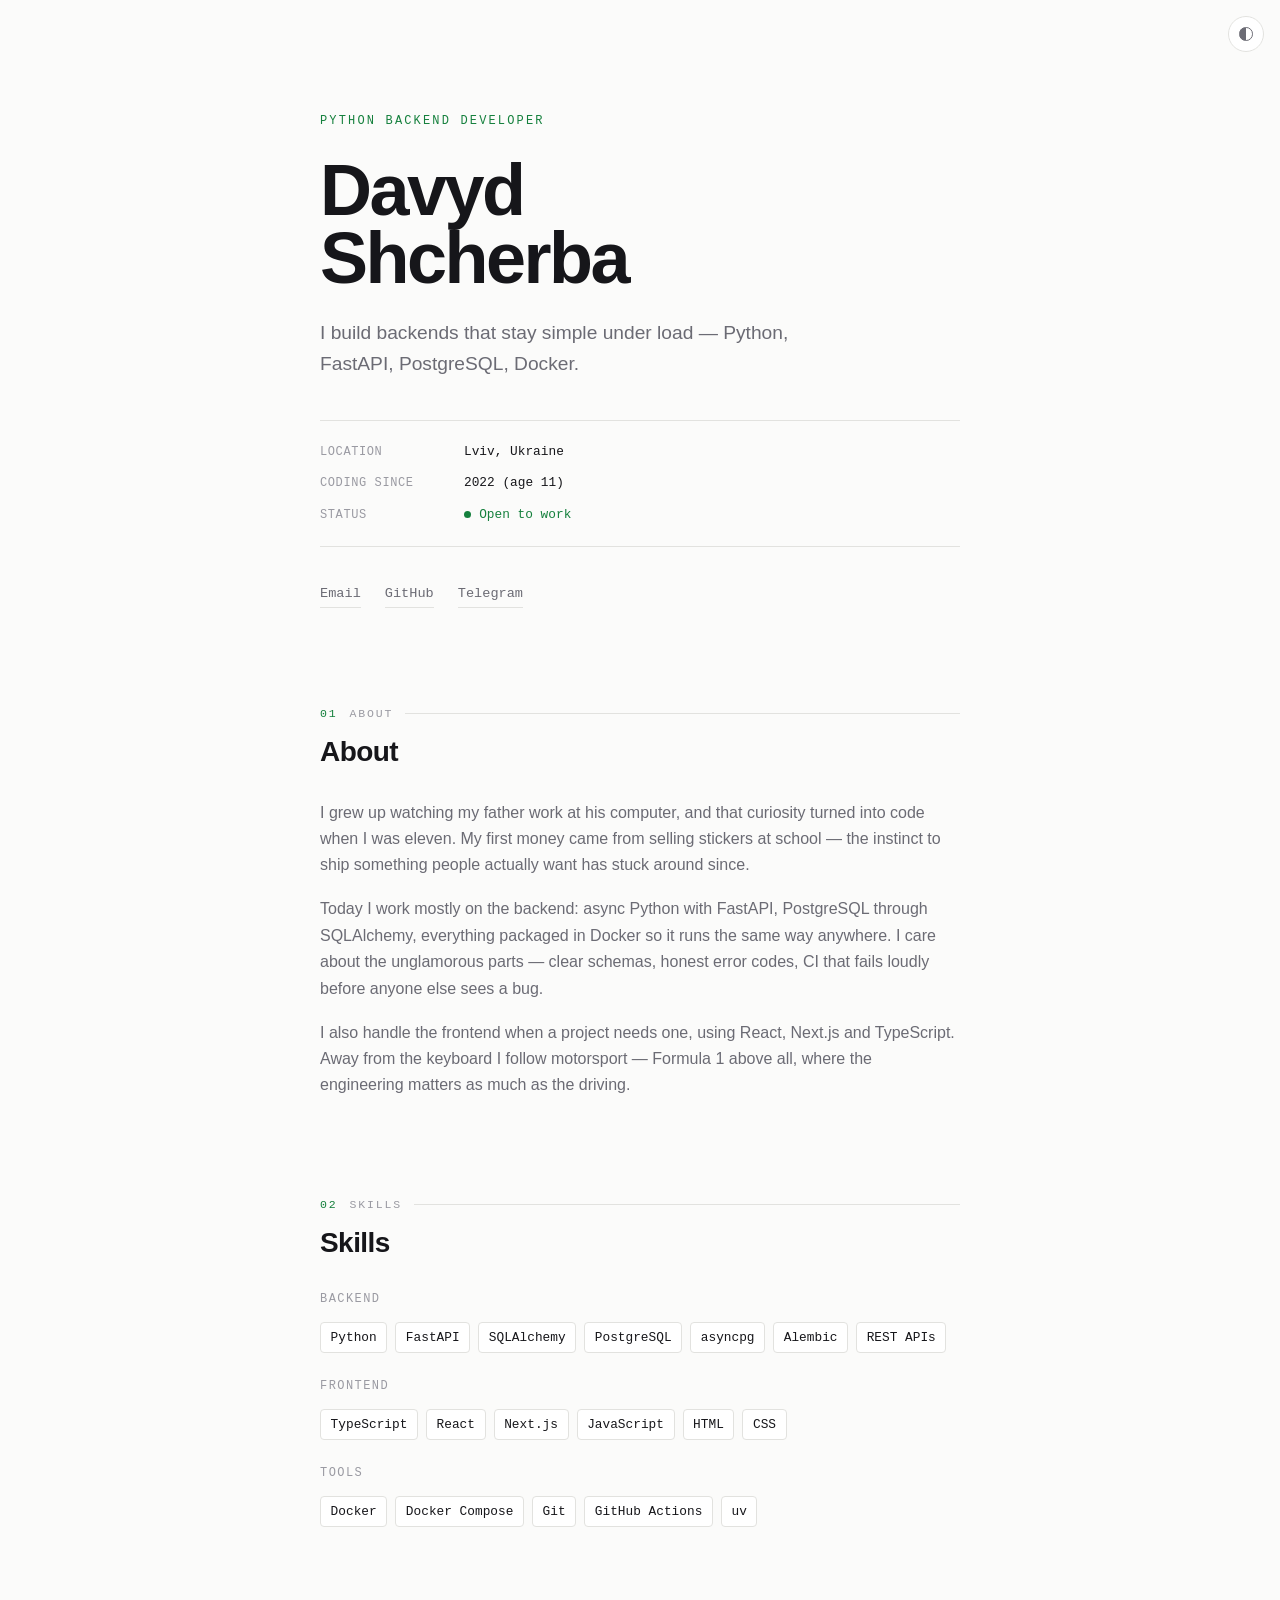
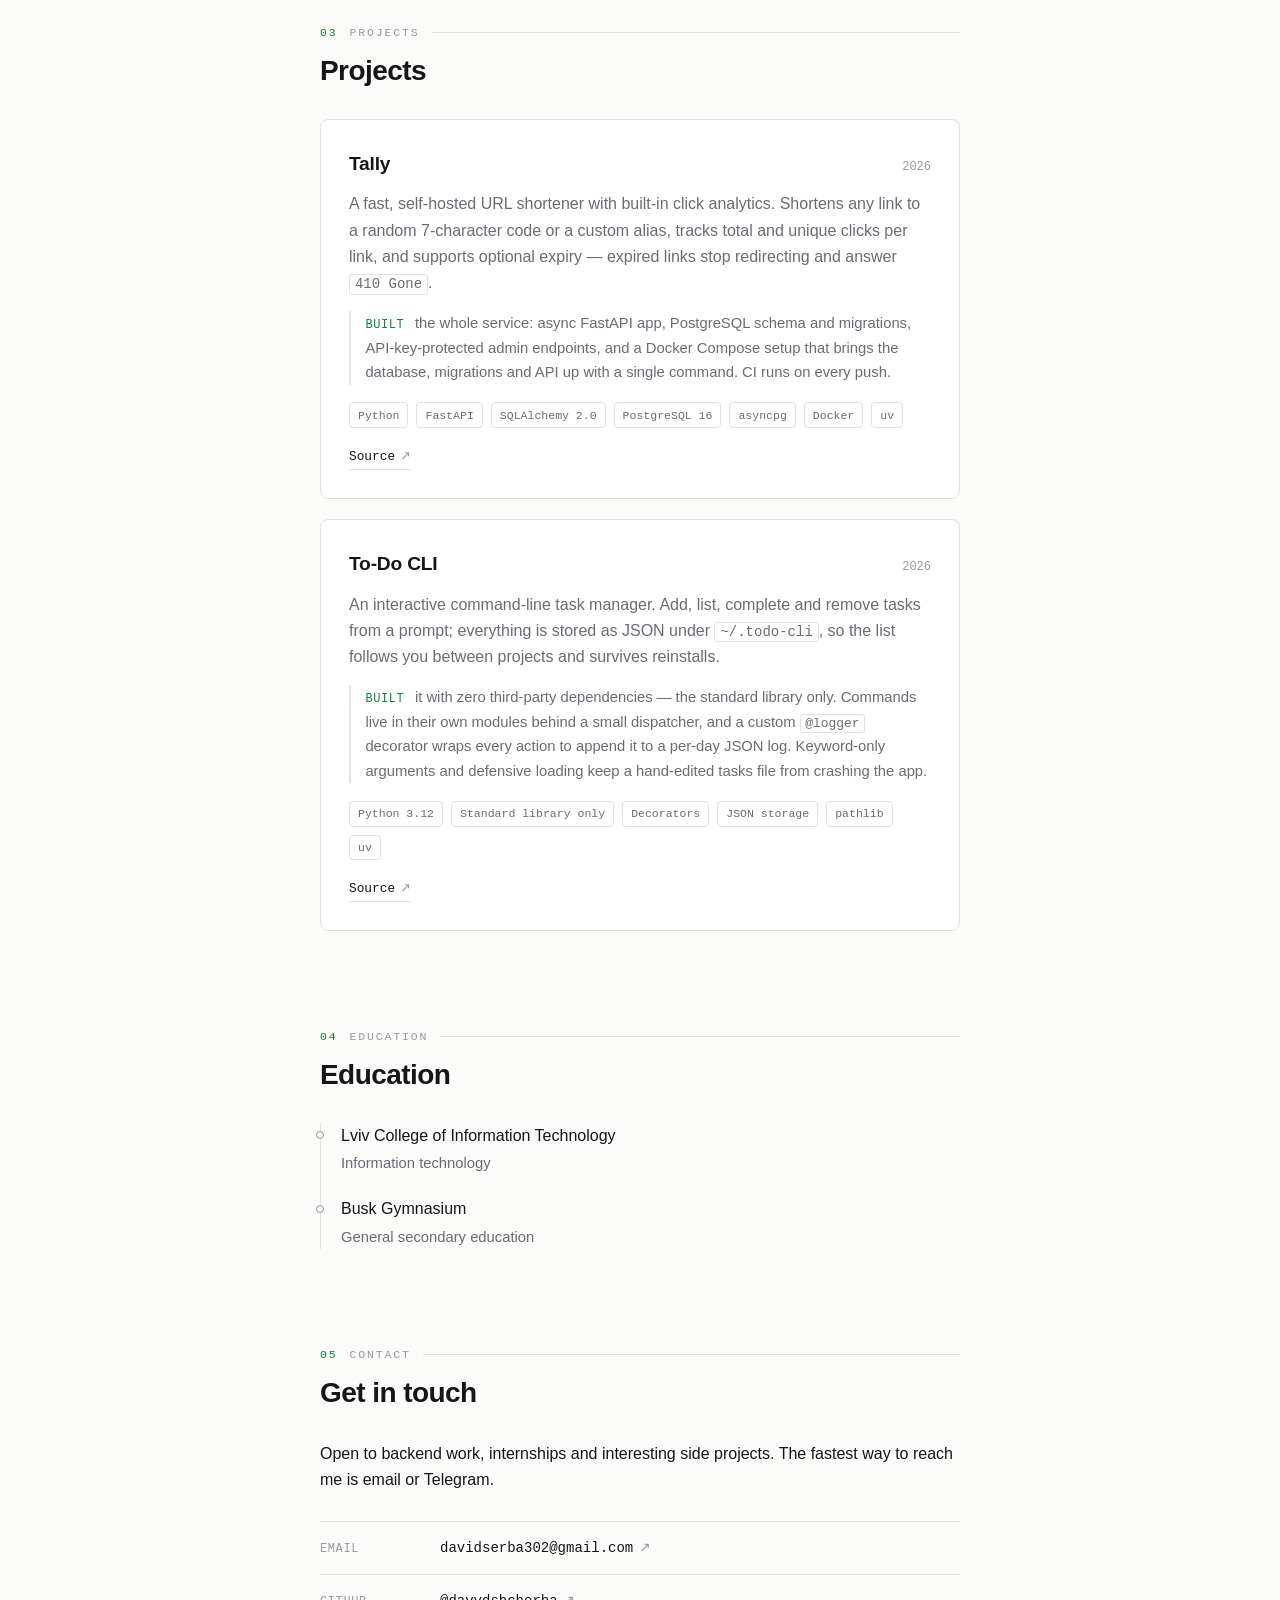
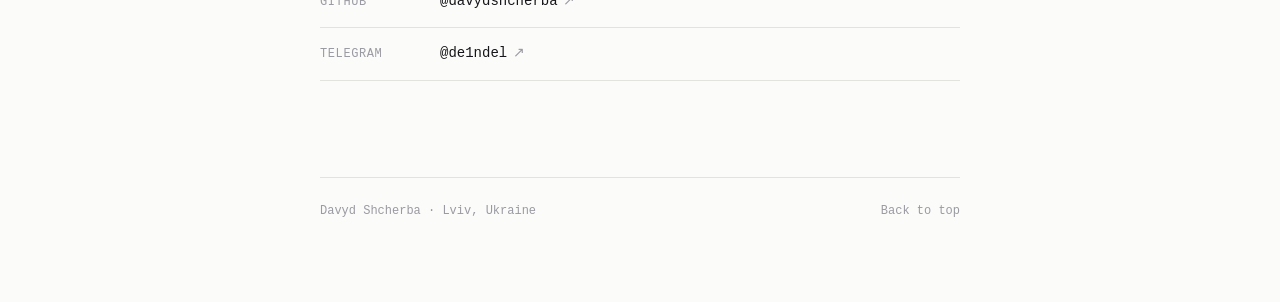
==== index.html @ cab1885d "Add portfolio site Static single-page portfolio built with plain HTML, CSS and JavaScript — no build" ====
<!doctype html>
<html lang="en">
<head>
<meta charset="utf-8">
<meta name="viewport" content="width=device-width, initial-scale=1">
<title>Davyd Shcherba — Python Backend Developer</title>
<meta name="description" content="Davyd Shcherba — backend developer from Lviv, Ukraine. Python, FastAPI, PostgreSQL, Docker.">
<meta name="author" content="Davyd Shcherba">

<meta property="og:type" content="website">
<meta property="og:title" content="Davyd Shcherba — Python Backend Developer">
<meta property="og:description" content="Backend developer from Lviv, Ukraine. Python, FastAPI, PostgreSQL, Docker.">
<meta name="twitter:card" content="summary">

<link rel="icon" href="data:image/svg+xml,<svg xmlns='http://www.w3.org/2000/svg' viewBox='0 0 100 100'><text y='.9em' font-size='90' font-family='monospace'>&#123;&#125;</text></svg>">
<link rel="stylesheet" href="css/style.css">

<noscript><style>.reveal{opacity:1;transform:none}.theme-toggle{display:none}</style></noscript>

<script>
/* Set the theme before first paint so there is no flash of the wrong colours. */
(function () {
  try {
    var stored = localStorage.getItem('theme');
    var light = stored ? stored === 'light'
                       : window.matchMedia('(prefers-color-scheme: light)').matches;
    document.documentElement.setAttribute('data-theme', light ? 'light' : 'dark');
  } catch (e) {
    document.documentElement.setAttribute('data-theme', 'dark');
  }
})();
</script>
</head>
<body>

<a class="skip-link" href="#main">Skip to content</a>

<button id="theme-toggle" class="theme-toggle" type="button" aria-label="Switch colour theme">
  <span class="theme-toggle__icon" aria-hidden="true"></span>
</button>

<div class="wrap">

  <header class="hero" id="top">
    <p class="hero__role">Python Backend Developer</p>
    <h1 class="hero__name">Davyd<br>Shcherba</h1>
    <p class="hero__tagline">I build backends that stay simple under load — Python, FastAPI, PostgreSQL, Docker.</p>

    <ul class="hero__meta">
      <li><span class="key">location</span><span class="val">Lviv, Ukraine</span></li>
      <li><span class="key">coding since</span><span class="val">2022 (age 11)</span></li>
      <li><span class="key">status</span><span class="val status"><i class="dot" aria-hidden="true"></i>Open to work</span></li>
    </ul>

    <nav class="hero__links" aria-label="Primary">
      <a href="mailto:davidserba302@gmail.com">Email</a>
      <a href="https://github.com/davydshcherba" target="_blank" rel="noopener">GitHub</a>
      <a href="https://t.me/de1ndel" target="_blank" rel="noopener">Telegram</a>
    </nav>
  </header>

  <main id="main">

    <section class="section reveal" id="about" aria-labelledby="about-h">
      <p class="section__label"><span>01</span> About</p>
      <h2 class="section__title" id="about-h">About</h2>
      <div class="prose">
        <p>I grew up watching my father work at his computer, and that curiosity turned into code when I was eleven. My first money came from selling stickers at school — the instinct to ship something people actually want has stuck around since.</p>
        <p>Today I work mostly on the backend: async Python with FastAPI, PostgreSQL through SQLAlchemy, everything packaged in Docker so it runs the same way anywhere. I care about the unglamorous parts — clear schemas, honest error codes, CI that fails loudly before anyone else sees a bug.</p>
        <p>I also handle the frontend when a project needs one, using React, Next.js and TypeScript. Away from the keyboard I follow motorsport — Formula 1 above all, where the engineering matters as much as the driving.</p>
      </div>
    </section>

    <section class="section reveal" id="skills" aria-labelledby="skills-h">
      <p class="section__label"><span>02</span> Skills</p>
      <h2 class="section__title" id="skills-h">Skills</h2>

      <div class="skills">
        <div class="skills__group">
          <h3>Backend</h3>
          <ul class="tags">
            <li>Python</li><li>FastAPI</li><li>SQLAlchemy</li><li>PostgreSQL</li><li>asyncpg</li><li>Alembic</li><li>REST APIs</li>
          </ul>
        </div>
        <div class="skills__group">
          <h3>Frontend</h3>
          <ul class="tags">
            <li>TypeScript</li><li>React</li><li>Next.js</li><li>JavaScript</li><li>HTML</li><li>CSS</li>
          </ul>
        </div>
        <div class="skills__group">
          <h3>Tools</h3>
          <ul class="tags">
            <li>Docker</li><li>Docker Compose</li><li>Git</li><li>GitHub Actions</li><li>uv</li>
          </ul>
        </div>
      </div>
    </section>

    <section class="section reveal" id="projects" aria-labelledby="projects-h">
      <p class="section__label"><span>03</span> Projects</p>
      <h2 class="section__title" id="projects-h">Projects</h2>

      <article class="project">
        <header class="project__head">
          <h3 class="project__name">Tally</h3>
          <span class="project__year">2026</span>
        </header>
        <p class="project__desc">A fast, self-hosted URL shortener with built-in click analytics. Shortens any link to a random 7-character code or a custom alias, tracks total and unique clicks per link, and supports optional expiry — expired links stop redirecting and answer <code>410 Gone</code>.</p>
        <p class="project__role"><span class="key">Built</span> the whole service: async FastAPI app, PostgreSQL schema and migrations, API-key-protected admin endpoints, and a Docker Compose setup that brings the database, migrations and API up with a single command. CI runs on every push.</p>
        <ul class="tags tags--sm">
          <li>Python</li><li>FastAPI</li><li>SQLAlchemy 2.0</li><li>PostgreSQL 16</li><li>asyncpg</li><li>Docker</li><li>uv</li>
        </ul>
        <p class="project__links">
          <a href="https://github.com/davydshcherba/Tally" target="_blank" rel="noopener">Source<span aria-hidden="true">&#8599;</span></a>
        </p>
      </article>

      <article class="project">
        <header class="project__head">
          <h3 class="project__name">To-Do CLI</h3>
          <span class="project__year">2026</span>
        </header>
        <p class="project__desc">An interactive command-line task manager. Add, list, complete and remove tasks from a prompt; everything is stored as JSON under <code>~/.todo-cli</code>, so the list follows you between projects and survives reinstalls.</p>
        <p class="project__role"><span class="key">Built</span> it with zero third-party dependencies &mdash; the standard library only. Commands live in their own modules behind a small dispatcher, and a custom <code>@logger</code> decorator wraps every action to append it to a per-day JSON log. Keyword-only arguments and defensive loading keep a hand-edited tasks file from crashing the app.</p>
        <ul class="tags tags--sm">
          <li>Python 3.12</li><li>Standard library only</li><li>Decorators</li><li>JSON storage</li><li>pathlib</li><li>uv</li>
        </ul>
        <p class="project__links">
          <a href="https://github.com/davydshcherba/To-Do-CLI" target="_blank" rel="noopener">Source<span aria-hidden="true">&#8599;</span></a>
        </p>
      </article>

    </section>

    <section class="section reveal" id="education" aria-labelledby="education-h">
      <p class="section__label"><span>04</span> Education</p>
      <h2 class="section__title" id="education-h">Education</h2>

      <ol class="timeline">
        <li class="timeline__item">
          <p class="timeline__where">Lviv College of Information Technology</p>
          <p class="timeline__what">Information technology</p>
        </li>
        <li class="timeline__item">
          <p class="timeline__where">Busk Gymnasium</p>
          <p class="timeline__what">General secondary education</p>
        </li>
      </ol>
    </section>

    <section class="section reveal" id="contact" aria-labelledby="contact-h">
      <p class="section__label"><span>05</span> Contact</p>
      <h2 class="section__title" id="contact-h">Get in touch</h2>
      <p class="prose">Open to backend work, internships and interesting side projects. The fastest way to reach me is email or Telegram.</p>

      <ul class="contacts">
        <li>
          <span class="key">Email</span>
          <a href="mailto:davidserba302@gmail.com">davidserba302@gmail.com<span aria-hidden="true">&#8599;</span></a>
        </li>
        <li>
          <span class="key">GitHub</span>
          <a href="https://github.com/davydshcherba" target="_blank" rel="noopener">@davydshcherba<span aria-hidden="true">&#8599;</span></a>
        </li>
        <li>
          <span class="key">Telegram</span>
          <a href="https://t.me/de1ndel" target="_blank" rel="noopener">@de1ndel<span aria-hidden="true">&#8599;</span></a>
        </li>
      </ul>
    </section>

  </main>

  <footer class="footer">
    <p>Davyd Shcherba &middot; Lviv, Ukraine</p>
    <a href="#top" class="footer__top">Back to top</a>
  </footer>

</div>

<script src="js/main.js"></script>
</body>
</html>
---- css/style.css ----
/* ==========================================================================
   Davyd Shcherba — portfolio
   Single column, monospace accents, dark by default.
   ========================================================================== */

:root {
  --bg:        #0c0c0d;
  --bg-raised: #121214;
  --line:      #232327;
  --text:      #ededef;
  --muted:     #8a8a93;
  --faint:     #5c5c64;
  --accent:    #4ade80;

  --mono: ui-monospace, SFMono-Regular, "SF Mono", Menlo, Consolas, "Liberation Mono", monospace;
  --sans: -apple-system, BlinkMacSystemFont, "Segoe UI", Inter, Roboto, Helvetica, Arial, sans-serif;

  --measure: 44rem;
  --gap: clamp(3.5rem, 9vw, 6rem);
}

:root[data-theme="light"] {
  --bg:        #fbfbfa;
  --bg-raised: #ffffff;
  --line:      #e2e2df;
  --text:      #16161a;
  --muted:     #6b6b74;
  --faint:     #9a9aa2;
  --accent:    #15803d;
}

*, *::before, *::after { box-sizing: border-box; }

html { -webkit-text-size-adjust: 100%; scroll-behavior: smooth; }

body {
  margin: 0;
  background: var(--bg);
  color: var(--text);
  font-family: var(--sans);
  font-size: 16px;
  line-height: 1.65;
  -webkit-font-smoothing: antialiased;
  text-rendering: optimizeLegibility;
}

a { color: inherit; }

code {
  font-family: var(--mono);
  font-size: 0.875em;
  background: var(--bg-raised);
  border: 1px solid var(--line);
  border-radius: 3px;
  padding: 0.1em 0.35em;
}

:focus-visible {
  outline: 2px solid var(--accent);
  outline-offset: 3px;
  border-radius: 2px;
}

.skip-link {
  position: absolute;
  left: -9999px;
  top: 0;
  background: var(--accent);
  color: var(--bg);
  padding: 0.6rem 1rem;
  font-family: var(--mono);
  font-size: 0.8rem;
  z-index: 10;
}
.skip-link:focus { left: 0; }

/* --- shell ---------------------------------------------------------------- */

.wrap {
  max-width: var(--measure);
  margin: 0 auto;
  padding: clamp(3.5rem, 11vw, 7rem) 1rem clamp(3rem, 8vw, 5rem);
}

/* --- theme toggle --------------------------------------------------------- */

.theme-toggle {
  position: fixed;
  top: 1rem;
  right: 1rem;
  z-index: 9;
  width: 2.25rem;
  height: 2.25rem;
  display: grid;
  place-items: center;
  background: var(--bg-raised);
  border: 1px solid var(--line);
  border-radius: 50%;
  cursor: pointer;
  color: var(--muted);
  transition: color .18s ease, border-color .18s ease;
}
.theme-toggle:hover { color: var(--text); border-color: var(--faint); }

.theme-toggle__icon {
  width: 0.85rem;
  height: 0.85rem;
  border-radius: 50%;
  border: 1.5px solid currentColor;
  background: linear-gradient(to right, currentColor 50%, transparent 50%);
}

/* --- hero ----------------------------------------------------------------- */

.hero__role {
  margin: 0 0 1.5rem;
  font-family: var(--mono);
  font-size: 0.75rem;
  letter-spacing: 0.18em;
  text-transform: uppercase;
  color: var(--accent);
}

.hero__name {
  margin: 0 0 1.5rem;
  font-size: clamp(2.75rem, 12vw, 4.5rem);
  line-height: 0.95;
  font-weight: 600;
  letter-spacing: -0.035em;
}

.hero__tagline {
  margin: 0 0 2.5rem;
  font-size: clamp(1.05rem, 3.2vw, 1.2rem);
  color: var(--muted);
  max-width: 34rem;
}

.hero__meta {
  list-style: none;
  margin: 0 0 2.25rem;
  padding: 1.25rem 0;
  border-top: 1px solid var(--line);
  border-bottom: 1px solid var(--line);
  display: grid;
  gap: 0.6rem;
  font-family: var(--mono);
  font-size: 0.8rem;
}
.hero__meta li {
  display: grid;
  grid-template-columns: 8.5rem 1fr;
  gap: 0.5rem;
  align-items: baseline;
}

.key {
  color: var(--faint);
  font-family: var(--mono);
  font-size: 0.75rem;
  letter-spacing: 0.05em;
  text-transform: uppercase;
}
.val { color: var(--text); }

.status { display: inline-flex; align-items: center; gap: 0.5rem; color: var(--accent); }

.dot {
  width: 0.45rem;
  height: 0.45rem;
  border-radius: 50%;
  background: var(--accent);
  box-shadow: 0 0 0 0 color-mix(in srgb, var(--accent) 60%, transparent);
  animation: pulse 2.4s ease-out infinite;
}
@keyframes pulse {
  0%   { box-shadow: 0 0 0 0   color-mix(in srgb, var(--accent) 55%, transparent); }
  70%  { box-shadow: 0 0 0 6px color-mix(in srgb, var(--accent) 0%,  transparent); }
  100% { box-shadow: 0 0 0 0   color-mix(in srgb, var(--accent) 0%,  transparent); }
}

.hero__links {
  display: flex;
  flex-wrap: wrap;
  gap: 1.5rem;
  font-family: var(--mono);
  font-size: 0.85rem;
}
.hero__links a {
  text-decoration: none;
  color: var(--muted);
  padding-bottom: 2px;
  border-bottom: 1px solid var(--line);
  transition: color .18s ease, border-color .18s ease;
}
.hero__links a:hover { color: var(--text); border-color: var(--accent); }

/* --- sections ------------------------------------------------------------- */

.section { margin-top: var(--gap); }

.section__label {
  margin: 0 0 0.4rem;
  font-family: var(--mono);
  font-size: 0.72rem;
  letter-spacing: 0.16em;
  text-transform: uppercase;
  color: var(--faint);
  display: flex;
  align-items: center;
  gap: 0.75rem;
}
.section__label span { color: var(--accent); }
.section__label::after {
  content: "";
  flex: 1;
  height: 1px;
  background: var(--line);
}

.section__title {
  margin: 0 0 1.5rem;
  font-size: clamp(1.4rem, 4.5vw, 1.75rem);
  font-weight: 600;
  letter-spacing: -0.02em;
}

.prose p { margin: 0 0 1.1rem; color: var(--muted); }
.prose p:last-child { margin-bottom: 0; }

/* --- skills --------------------------------------------------------------- */

.skills { display: grid; gap: 1.75rem; }

.skills__group h3 {
  margin: 0 0 0.75rem;
  font-family: var(--mono);
  font-size: 0.75rem;
  letter-spacing: 0.12em;
  text-transform: uppercase;
  color: var(--faint);
  font-weight: 500;
}

.tags {
  list-style: none;
  margin: 0;
  padding: 0;
  display: flex;
  flex-wrap: wrap;
  gap: 0.5rem;
}
.tags li {
  font-family: var(--mono);
  font-size: 0.8rem;
  padding: 0.25rem 0.6rem;
  border: 1px solid var(--line);
  border-radius: 4px;
  background: var(--bg-raised);
  color: var(--text);
}
.tags--sm li { font-size: 0.72rem; padding: 0.15rem 0.5rem; color: var(--muted); }

/* --- projects ------------------------------------------------------------- */

.project {
  border: 1px solid var(--line);
  border-radius: 8px;
  background: var(--bg-raised);
  padding: 1.5rem;
  transition: border-color .2s ease;
}
.project + .project { margin-top: 1.25rem; }
.project:hover { border-color: var(--faint); }

.project__head {
  display: flex;
  align-items: baseline;
  justify-content: space-between;
  gap: 1rem;
  margin-bottom: 0.75rem;
}

.project__name {
  margin: 0;
  font-size: 1.2rem;
  font-weight: 600;
  letter-spacing: -0.01em;
}

.project__year {
  font-family: var(--mono);
  font-size: 0.75rem;
  color: var(--faint);
}

.project__desc { margin: 0 0 0.9rem; color: var(--muted); }

.project__role {
  margin: 0 0 1.1rem;
  color: var(--muted);
  font-size: 0.925rem;
  padding-left: 0.9rem;
  border-left: 2px solid var(--line);
}
.project__role .key { margin-right: 0.4rem; color: var(--accent); }

.project__links { margin: 1.1rem 0 0; display: flex; gap: 1.25rem; }
.project__links a {
  font-family: var(--mono);
  font-size: 0.8rem;
  text-decoration: none;
  color: var(--text);
  border-bottom: 1px solid var(--line);
  padding-bottom: 2px;
  transition: border-color .18s ease, color .18s ease;
}
.project__links a span { margin-left: 0.3rem; color: var(--faint); }
.project__links a:hover { border-color: var(--accent); }
.project__links a:hover span { color: var(--accent); }

/* --- timeline ------------------------------------------------------------- */

.timeline { list-style: none; margin: 0; padding: 0; }

.timeline__item {
  padding: 0 0 1.25rem 1.25rem;
  border-left: 1px solid var(--line);
  position: relative;
}
.timeline__item:last-child { padding-bottom: 0; }
.timeline__item::before {
  content: "";
  position: absolute;
  left: -0.3rem;
  top: 0.55rem;
  width: 0.5rem;
  height: 0.5rem;
  border-radius: 50%;
  background: var(--bg);
  border: 1px solid var(--faint);
}

.timeline__where { margin: 0; font-weight: 500; }
.timeline__what  { margin: 0.15rem 0 0; color: var(--muted); font-size: 0.925rem; }

/* --- contacts ------------------------------------------------------------- */

.contacts {
  list-style: none;
  margin: 1.75rem 0 0;
  padding: 0;
  border-top: 1px solid var(--line);
}
.contacts li {
  display: grid;
  grid-template-columns: 7rem 1fr;
  gap: 0.5rem;
  align-items: baseline;
  padding: 0.9rem 0;
  border-bottom: 1px solid var(--line);
}
.contacts a {
  font-family: var(--mono);
  font-size: 0.875rem;
  text-decoration: none;
  color: var(--text);
  transition: color .18s ease;
  overflow-wrap: anywhere;
}
.contacts a span { margin-left: 0.35rem; color: var(--faint); }
.contacts a:hover { color: var(--accent); }

/* --- footer --------------------------------------------------------------- */

.footer {
  margin-top: var(--gap);
  padding-top: 1.5rem;
  border-top: 1px solid var(--line);
  display: flex;
  justify-content: space-between;
  align-items: center;
  gap: 1rem;
  flex-wrap: wrap;
  font-family: var(--mono);
  font-size: 0.75rem;
  color: var(--faint);
}
.footer p { margin: 0; }
.footer__top { text-decoration: none; transition: color .18s ease; }
.footer__top:hover { color: var(--text); }

/* --- reveal on scroll ----------------------------------------------------- */

.reveal {
  opacity: 0;
  transform: translateY(12px);
  transition: opacity .55s ease, transform .55s ease;
}
.reveal.is-visible { opacity: 1; transform: none; }

/* --- responsive ----------------------------------------------------------- */

@media (min-width: 40rem) {
  .wrap { padding-left: 2rem; padding-right: 2rem; }
  .skills { grid-template-columns: 1fr; gap: 1.5rem; }
  .project { padding: 1.75rem; }
}

@media (max-width: 30rem) {
  .hero__meta li,
  .contacts li { grid-template-columns: 1fr; gap: 0.15rem; }
  .project__head { flex-direction: column; gap: 0.25rem; }
}

@media (prefers-reduced-motion: reduce) {
  html { scroll-behavior: auto; }
  *, *::before, *::after {
    animation-duration: .01ms !important;
    animation-iteration-count: 1 !important;
    transition-duration: .01ms !important;
  }
  .reveal { opacity: 1; transform: none; }
}

@media print {
  .theme-toggle, .skip-link, .footer__top { display: none; }
  body { background: #fff; color: #000; }
  .reveal { opacity: 1; transform: none; }
}
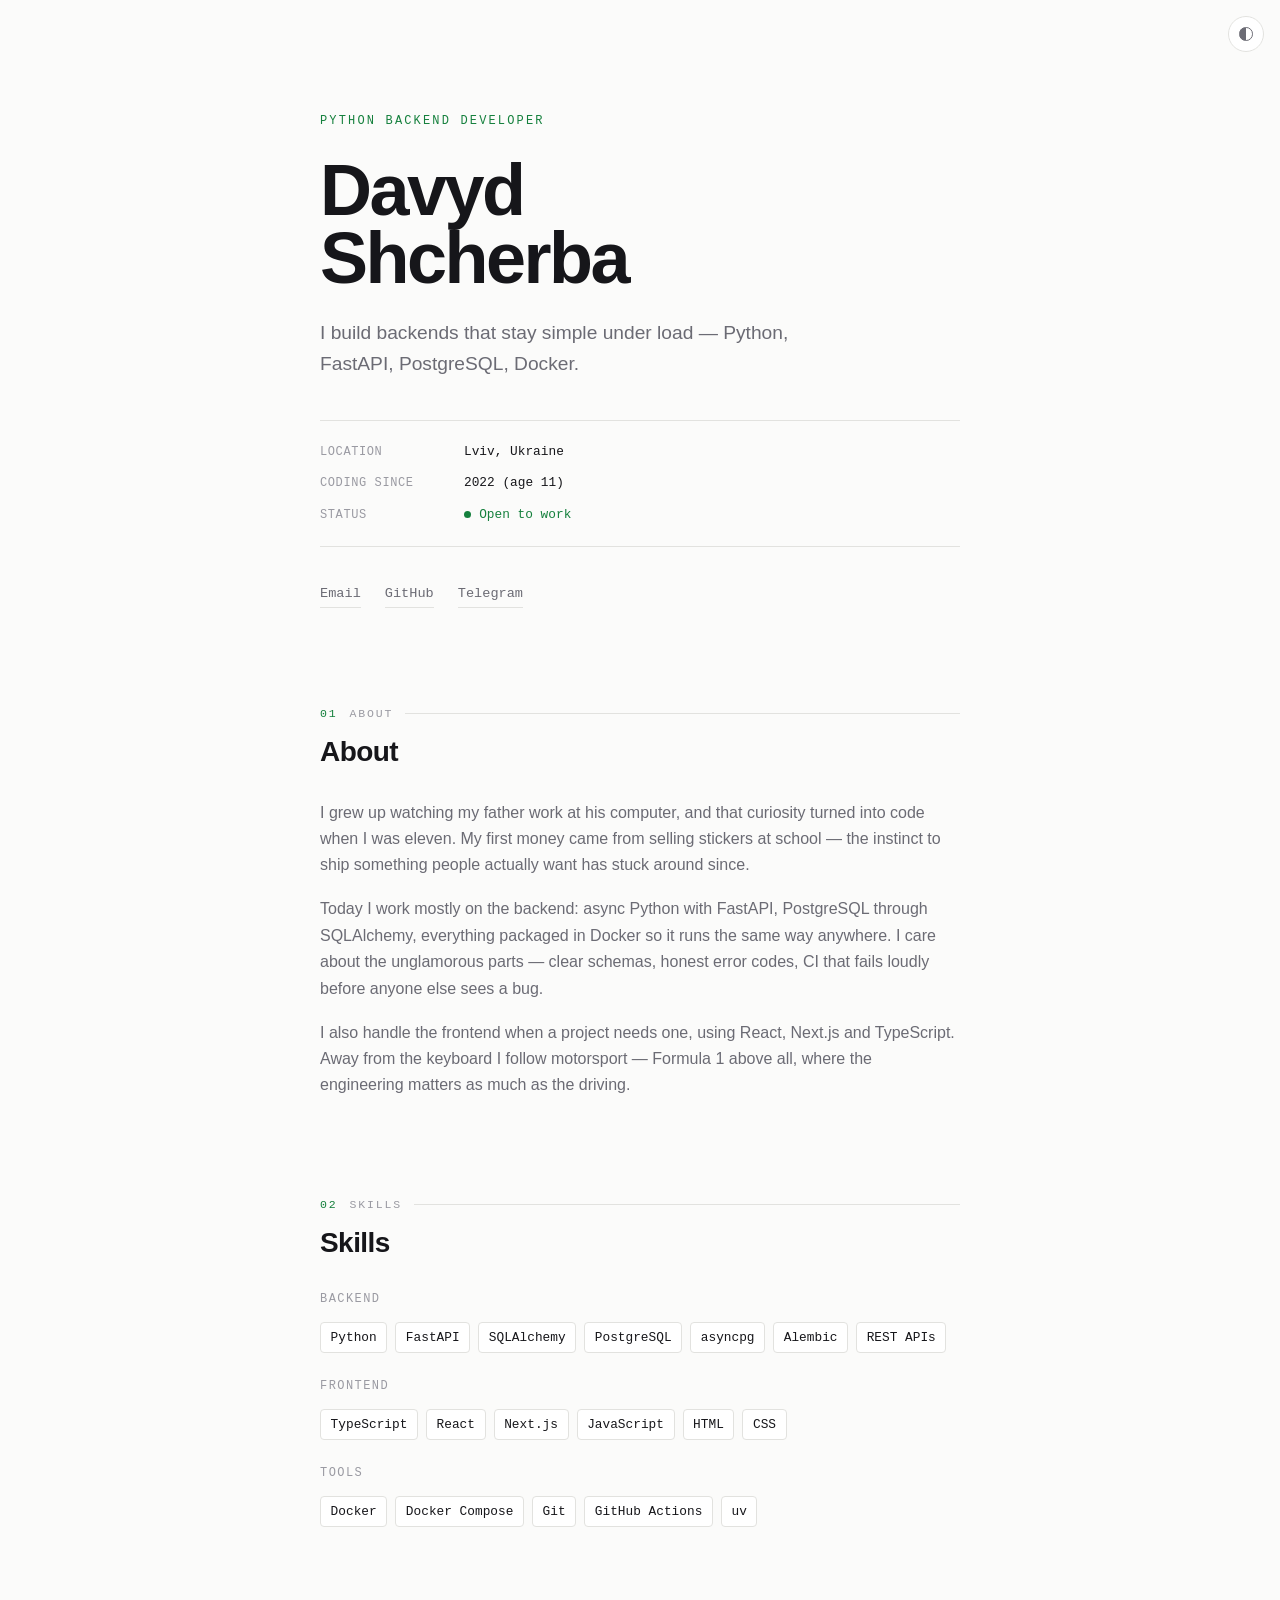
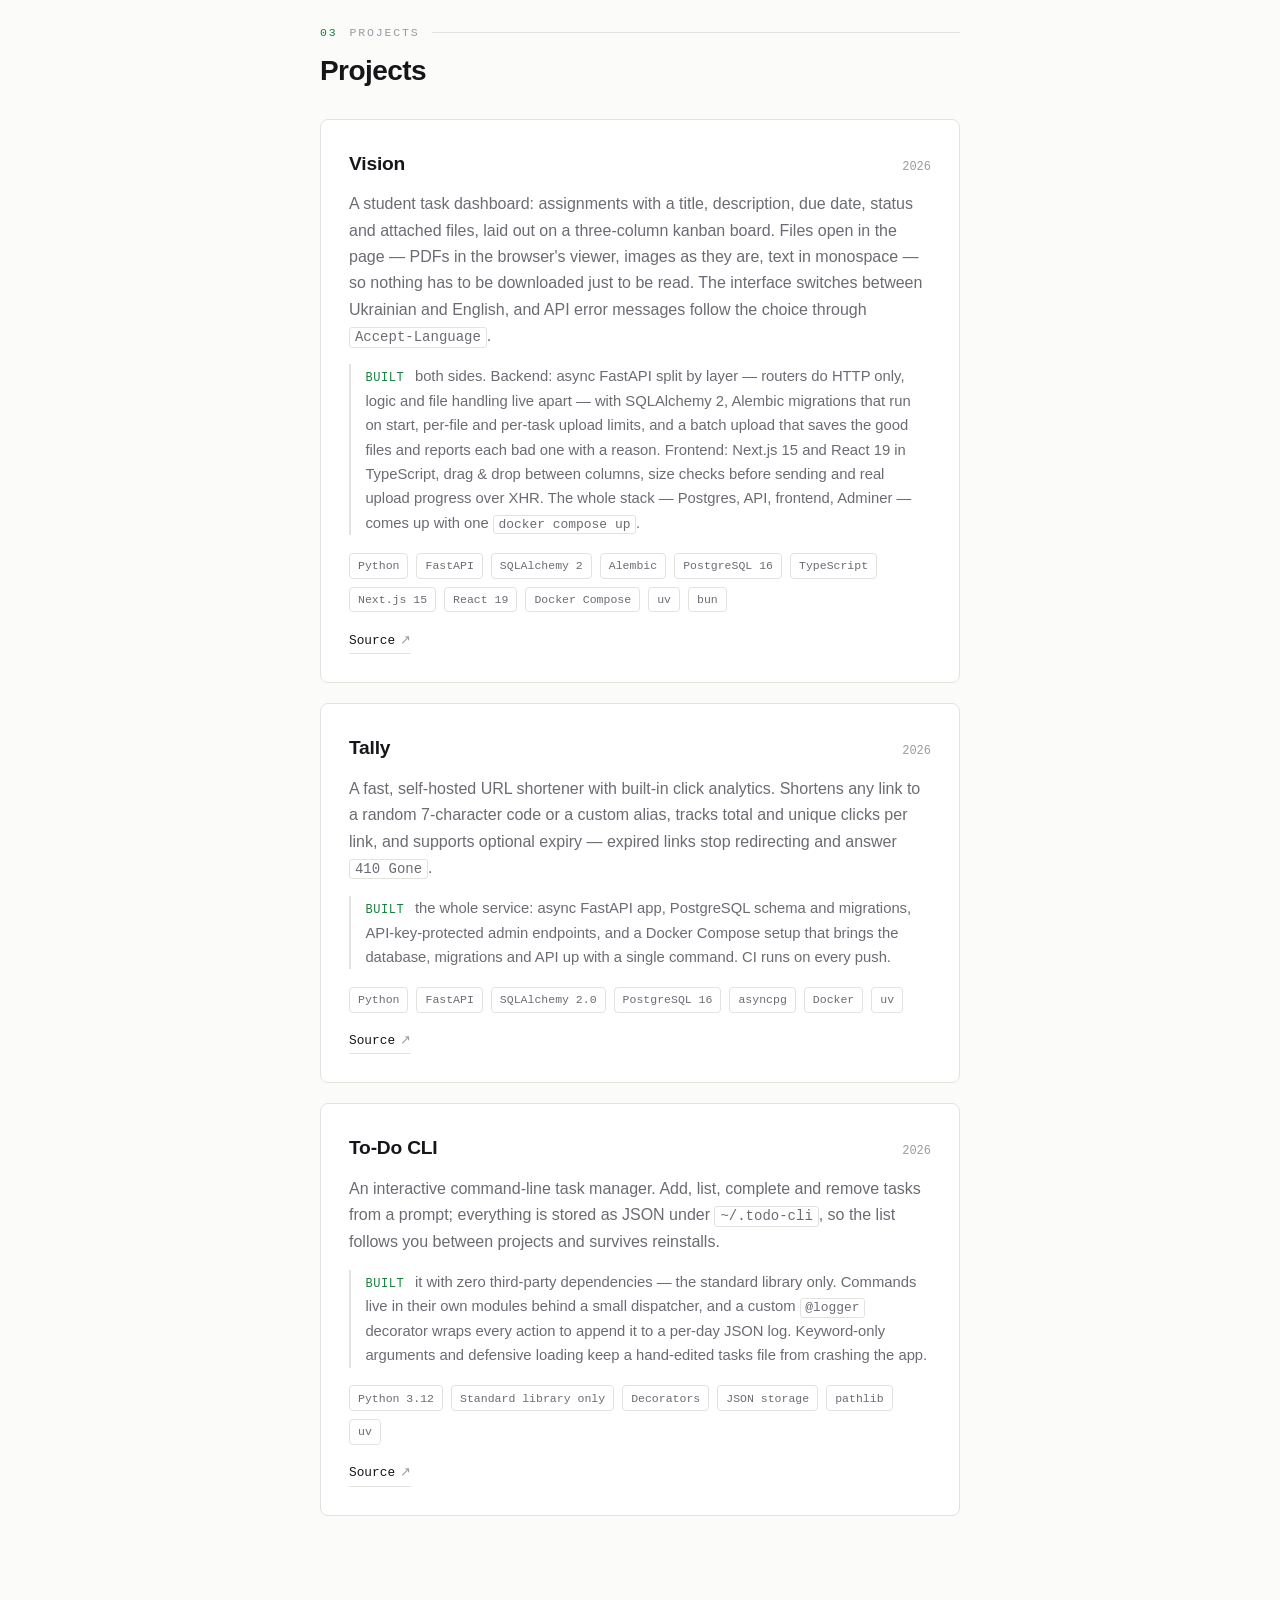
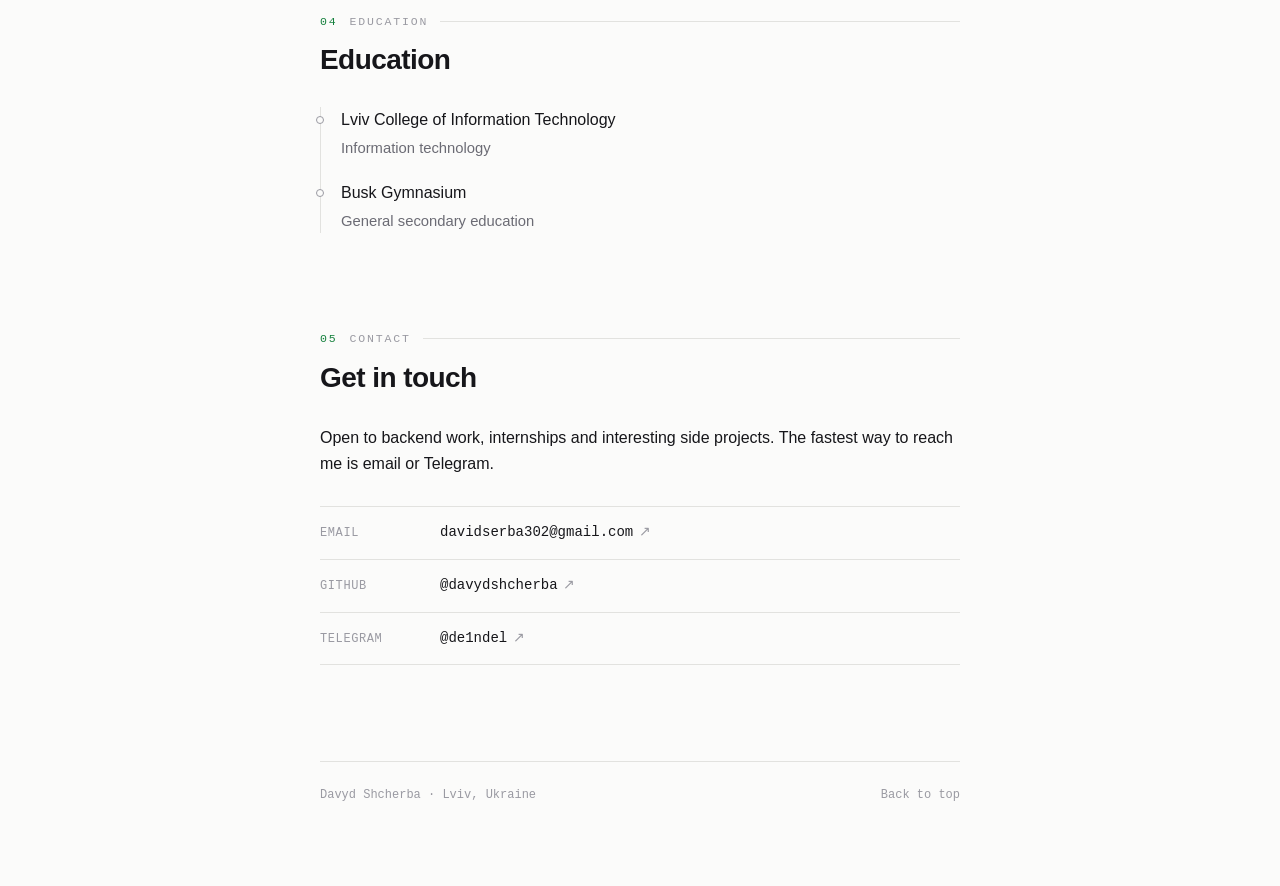
==== commit 7524f486: "Add project "Vision" to portfolio Included a detailed description of the Vision project, highlightin" ====
--- a/index.html
+++ b/index.html
@@ -103,6 +103,21 @@
 
       <article class="project">
         <header class="project__head">
+          <h3 class="project__name">Vision</h3>
+          <span class="project__year">2026</span>
+        </header>
+        <p class="project__desc">A student task dashboard: assignments with a title, description, due date, status and attached files, laid out on a three-column kanban board. Files open in the page &mdash; PDFs in the browser's viewer, images as they are, text in monospace &mdash; so nothing has to be downloaded just to be read. The interface switches between Ukrainian and English, and API error messages follow the choice through <code>Accept-Language</code>.</p>
+        <p class="project__role"><span class="key">Built</span> both sides. Backend: async FastAPI split by layer &mdash; routers do HTTP only, logic and file handling live apart &mdash; with SQLAlchemy 2, Alembic migrations that run on start, per-file and per-task upload limits, and a batch upload that saves the good files and reports each bad one with a reason. Frontend: Next.js 15 and React 19 in TypeScript, drag &amp; drop between columns, size checks before sending and real upload progress over XHR. The whole stack &mdash; Postgres, API, frontend, Adminer &mdash; comes up with one <code>docker compose up</code>.</p>
+        <ul class="tags tags--sm">
+          <li>Python</li><li>FastAPI</li><li>SQLAlchemy 2</li><li>Alembic</li><li>PostgreSQL 16</li><li>TypeScript</li><li>Next.js 15</li><li>React 19</li><li>Docker Compose</li><li>uv</li><li>bun</li>
+        </ul>
+        <p class="project__links">
+          <a href="https://github.com/davydshcherba/Vision" target="_blank" rel="noopener">Source<span aria-hidden="true">&#8599;</span></a>
+        </p>
+      </article>
+
+      <article class="project">
+        <header class="project__head">
           <h3 class="project__name">Tally</h3>
           <span class="project__year">2026</span>
         </header>
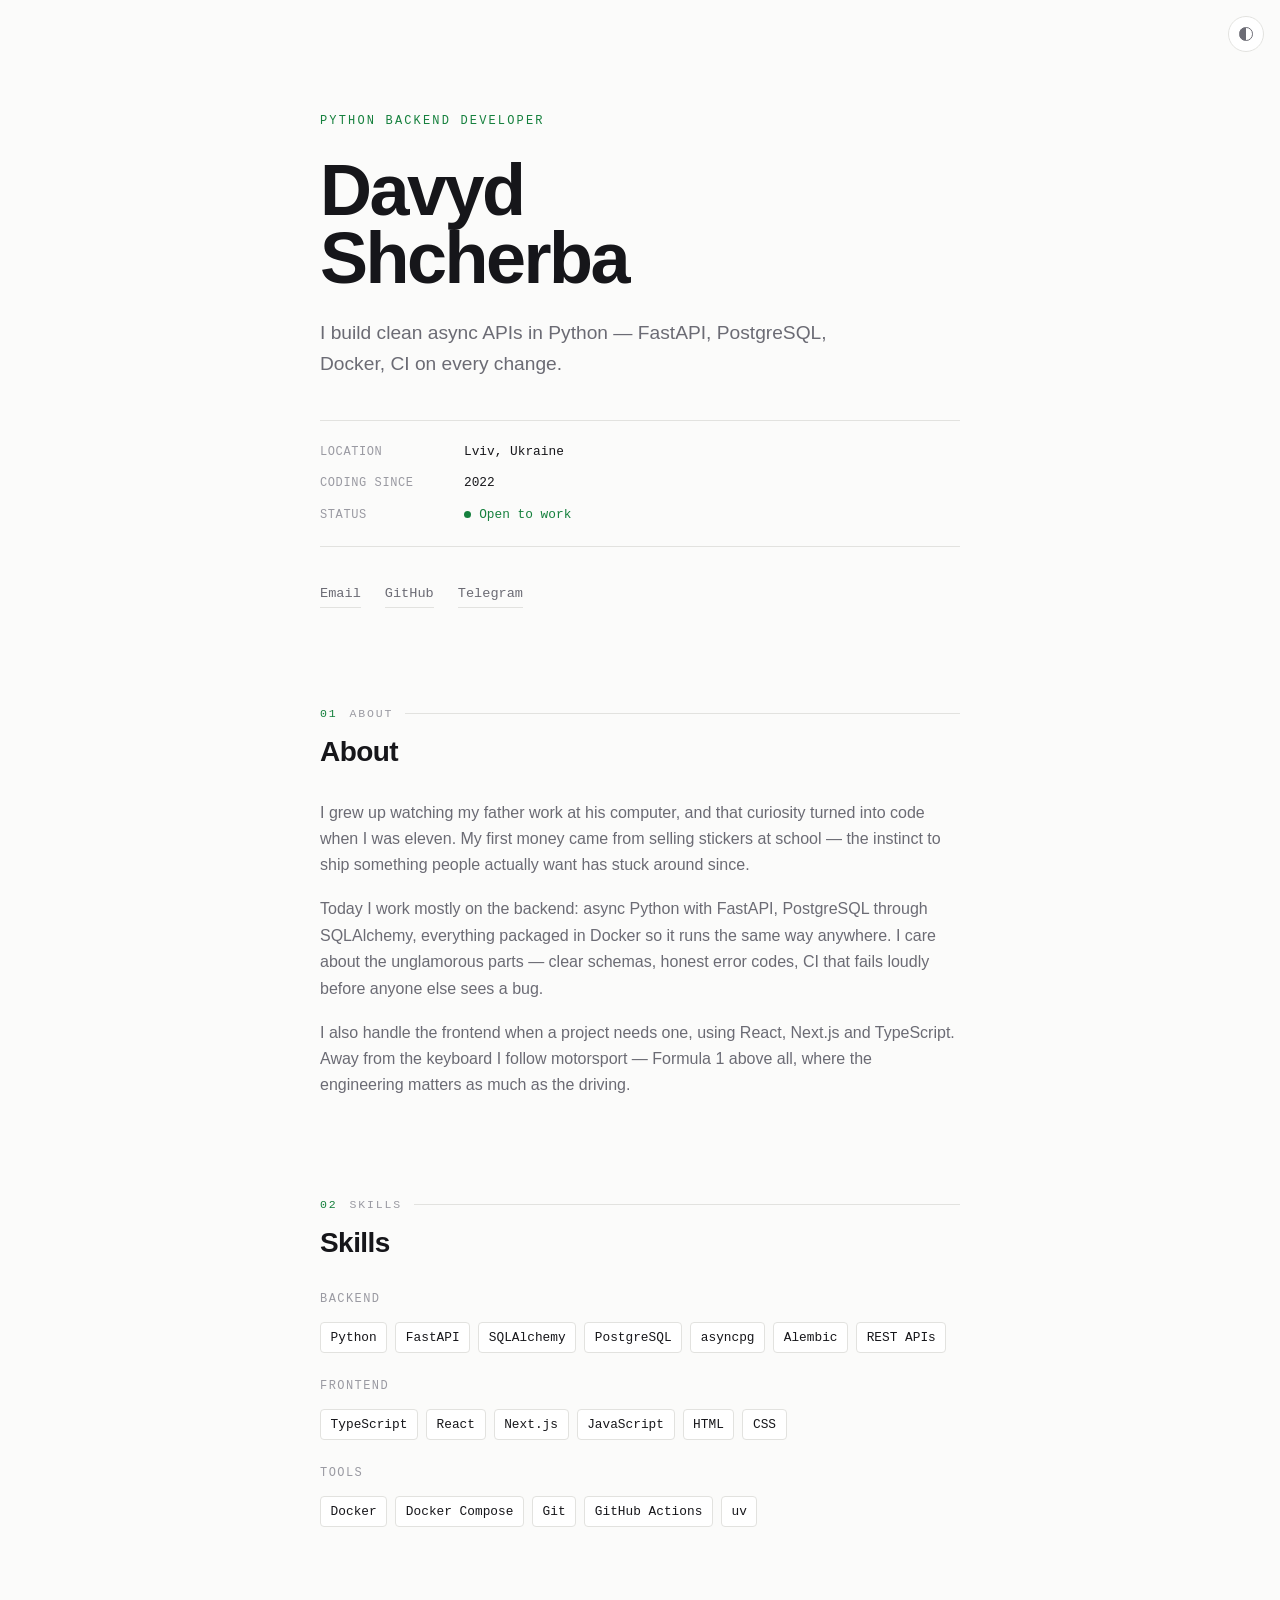
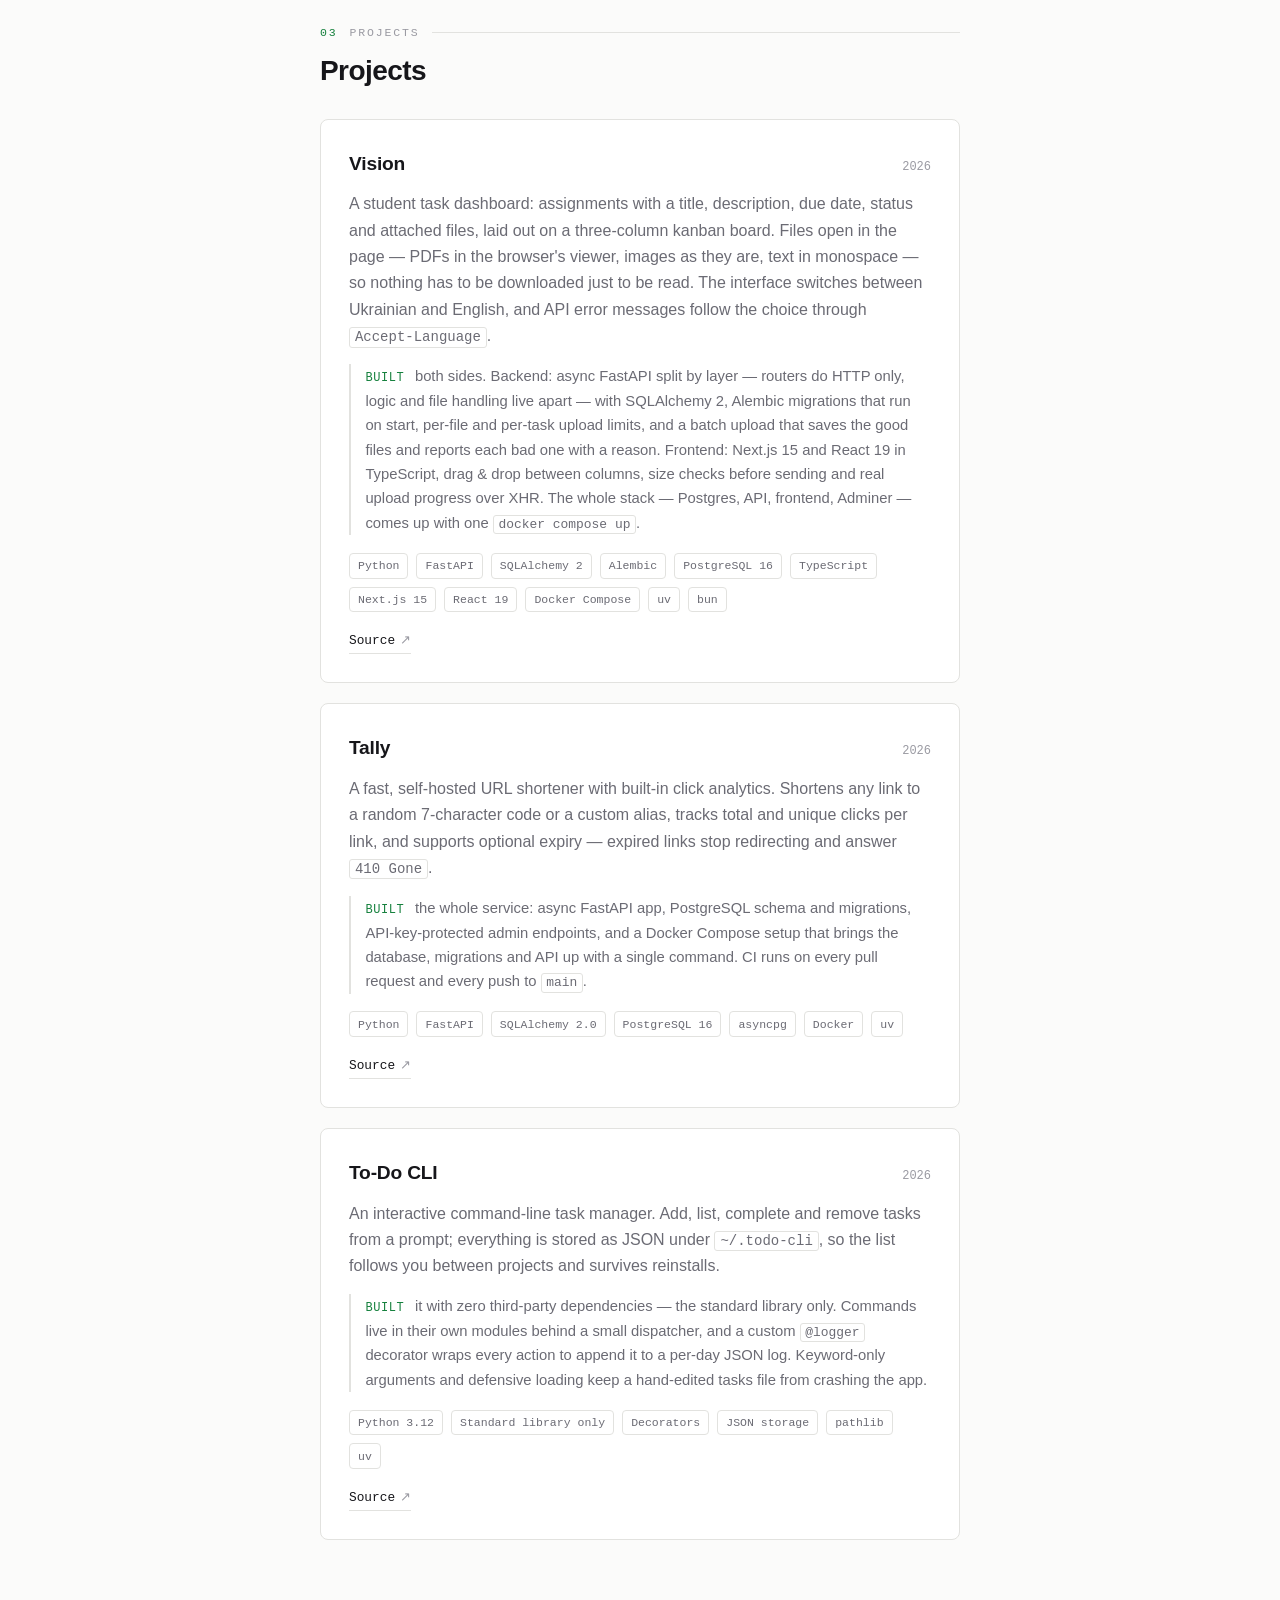
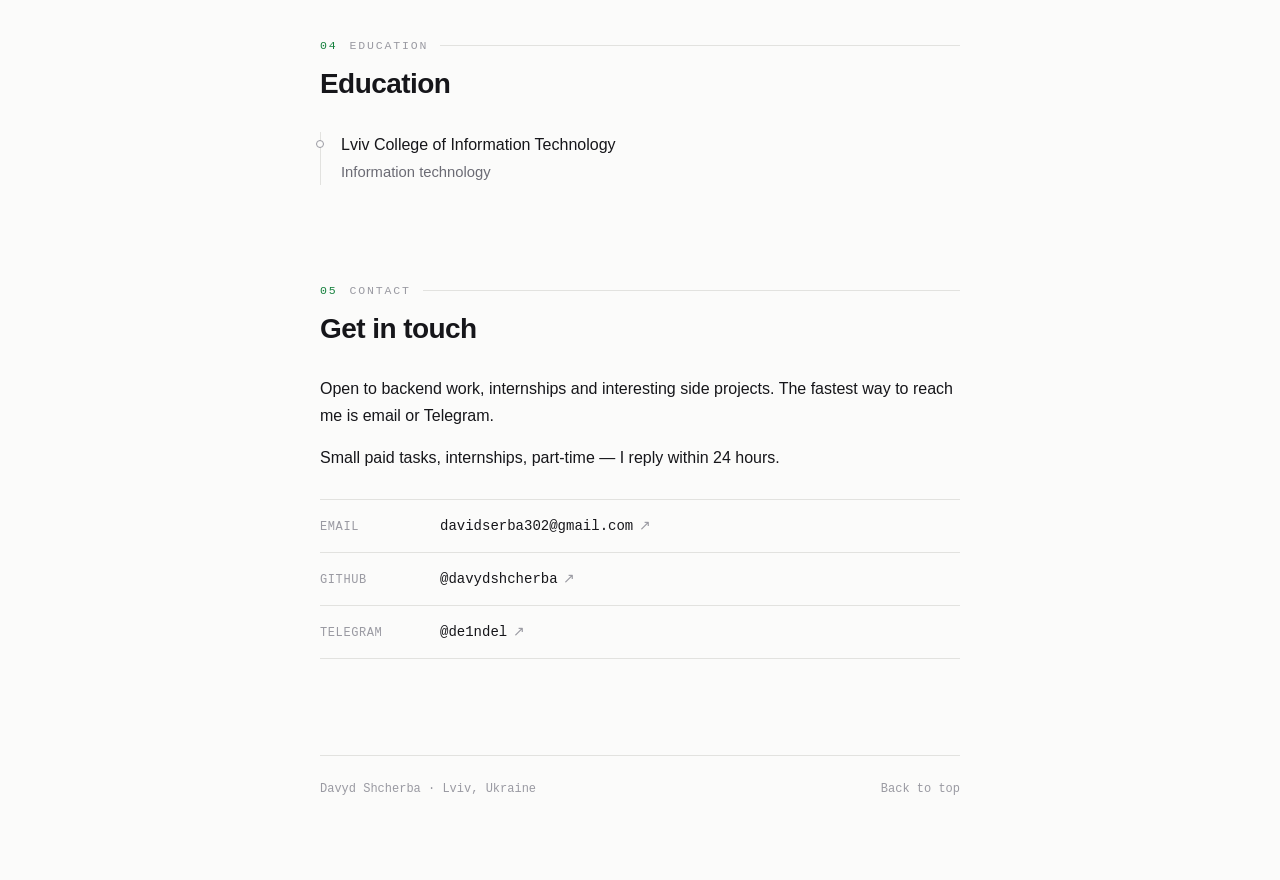
==== commit 9c367c33: "Tighten personal details and social meta - Drop the age from the hero and the gymnasium from Educati" ====
--- a/index.html
+++ b/index.html
@@ -10,7 +10,13 @@
 <meta property="og:type" content="website">
 <meta property="og:title" content="Davyd Shcherba — Python Backend Developer">
 <meta property="og:description" content="Backend developer from Lviv, Ukraine. Python, FastAPI, PostgreSQL, Docker.">
-<meta name="twitter:card" content="summary">
+<meta name="twitter:card" content="summary_large_image">
+<meta property="og:url" content="https://davydshcherba.github.io/Portfolio/">
+<meta property="og:image" content="https://davydshcherba.github.io/Portfolio/assets/img/og.png">
+<meta property="og:image:width" content="1200">
+<meta property="og:image:height" content="630">
+<meta property="og:image:alt" content="Davyd Shcherba — Python Backend Developer">
+<meta name="twitter:image" content="https://davydshcherba.github.io/Portfolio/assets/img/og.png">
 
 <link rel="icon" href="data:image/svg+xml,<svg xmlns='http://www.w3.org/2000/svg' viewBox='0 0 100 100'><text y='.9em' font-size='90' font-family='monospace'>&#123;&#125;</text></svg>">
 <link rel="stylesheet" href="css/style.css">
@@ -44,11 +50,11 @@
   <header class="hero" id="top">
     <p class="hero__role">Python Backend Developer</p>
     <h1 class="hero__name">Davyd<br>Shcherba</h1>
-    <p class="hero__tagline">I build backends that stay simple under load — Python, FastAPI, PostgreSQL, Docker.</p>
+    <p class="hero__tagline">I build clean async APIs in Python — FastAPI, PostgreSQL, Docker, CI on every change.</p>
 
     <ul class="hero__meta">
       <li><span class="key">location</span><span class="val">Lviv, Ukraine</span></li>
-      <li><span class="key">coding since</span><span class="val">2022 (age 11)</span></li>
+      <li><span class="key">coding since</span><span class="val">2022</span></li>
       <li><span class="key">status</span><span class="val status"><i class="dot" aria-hidden="true"></i>Open to work</span></li>
     </ul>
 
@@ -122,7 +128,7 @@
           <span class="project__year">2026</span>
         </header>
         <p class="project__desc">A fast, self-hosted URL shortener with built-in click analytics. Shortens any link to a random 7-character code or a custom alias, tracks total and unique clicks per link, and supports optional expiry — expired links stop redirecting and answer <code>410 Gone</code>.</p>
-        <p class="project__role"><span class="key">Built</span> the whole service: async FastAPI app, PostgreSQL schema and migrations, API-key-protected admin endpoints, and a Docker Compose setup that brings the database, migrations and API up with a single command. CI runs on every push.</p>
+        <p class="project__role"><span class="key">Built</span> the whole service: async FastAPI app, PostgreSQL schema and migrations, API-key-protected admin endpoints, and a Docker Compose setup that brings the database, migrations and API up with a single command. CI runs on every pull request and every push to <code>main</code>.</p>
         <ul class="tags tags--sm">
           <li>Python</li><li>FastAPI</li><li>SQLAlchemy 2.0</li><li>PostgreSQL 16</li><li>asyncpg</li><li>Docker</li><li>uv</li>
         </ul>
@@ -157,10 +163,6 @@
           <p class="timeline__where">Lviv College of Information Technology</p>
           <p class="timeline__what">Information technology</p>
         </li>
-        <li class="timeline__item">
-          <p class="timeline__where">Busk Gymnasium</p>
-          <p class="timeline__what">General secondary education</p>
-        </li>
       </ol>
     </section>
 
@@ -168,6 +170,7 @@
       <p class="section__label"><span>05</span> Contact</p>
       <h2 class="section__title" id="contact-h">Get in touch</h2>
       <p class="prose">Open to backend work, internships and interesting side projects. The fastest way to reach me is email or Telegram.</p>
+      <p class="prose">Small paid tasks, internships, part-time &mdash; I reply within 24 hours.</p>
 
       <ul class="contacts">
         <li>
